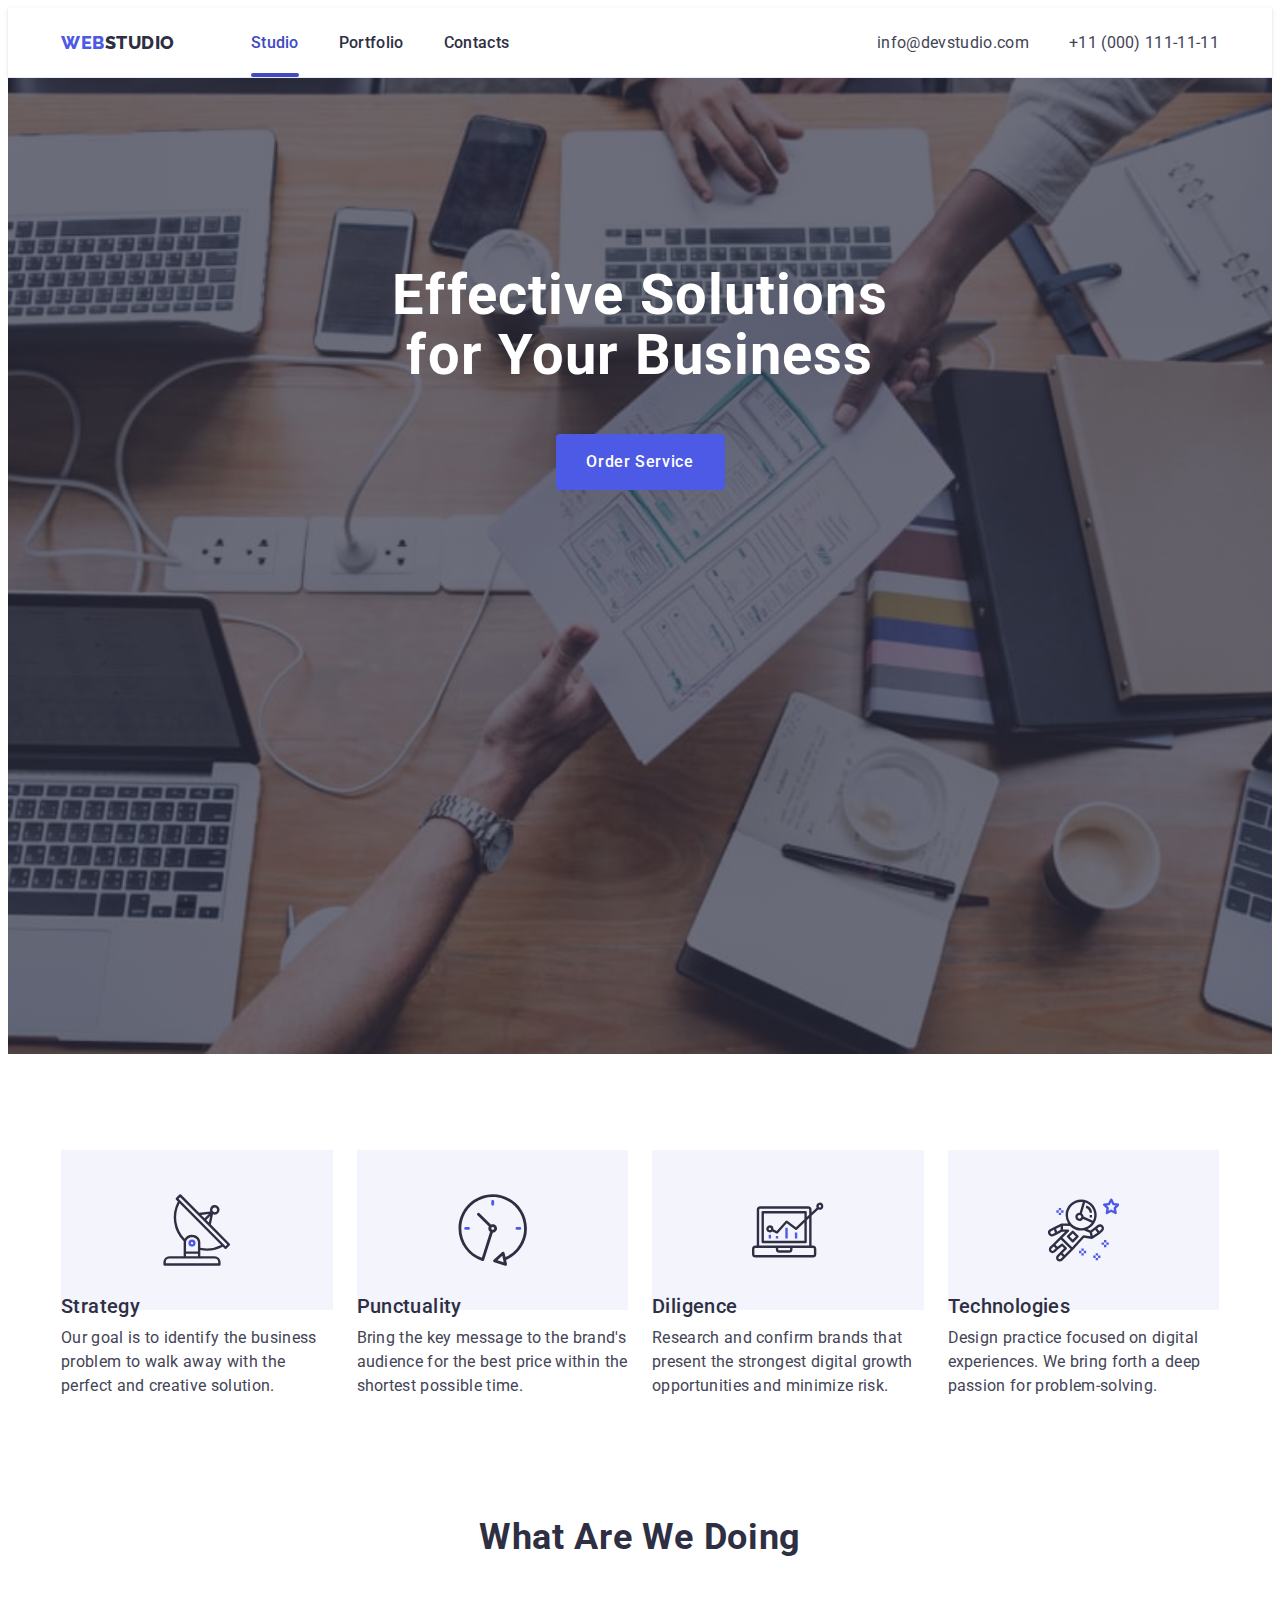
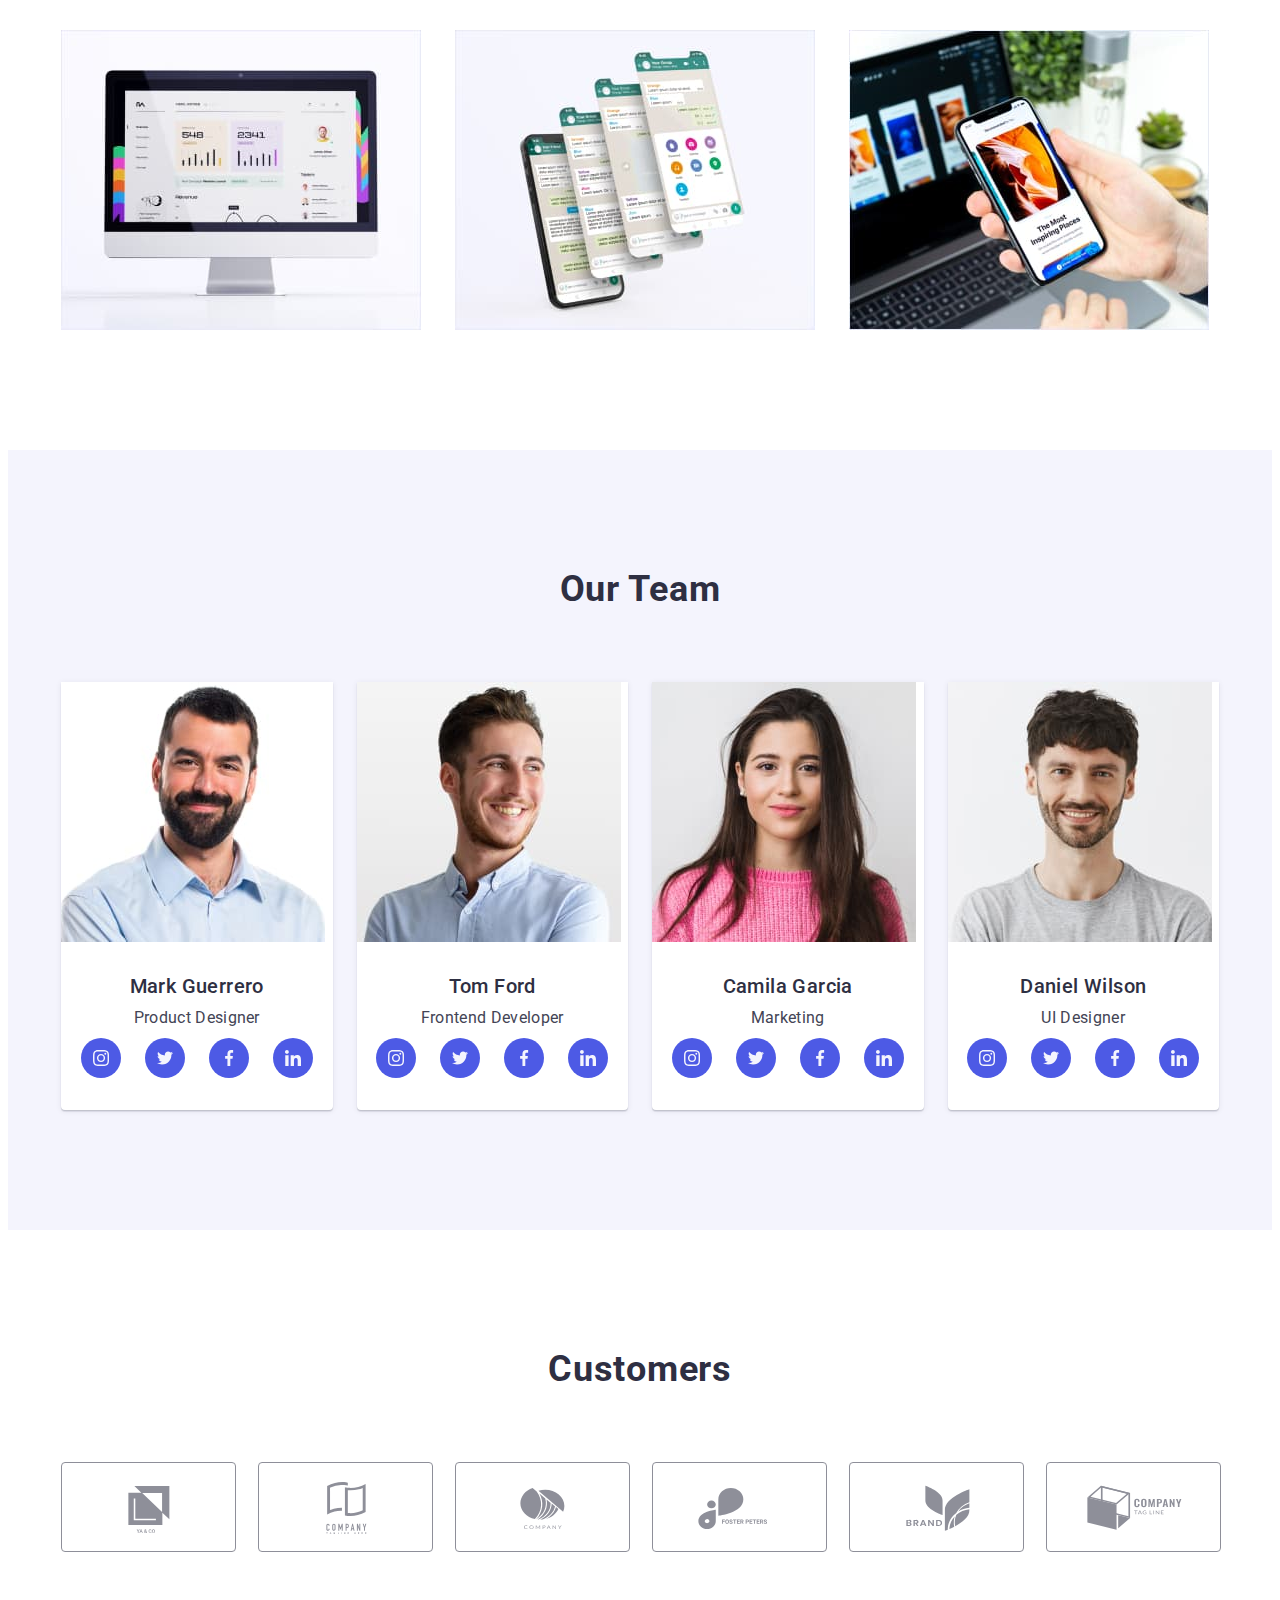
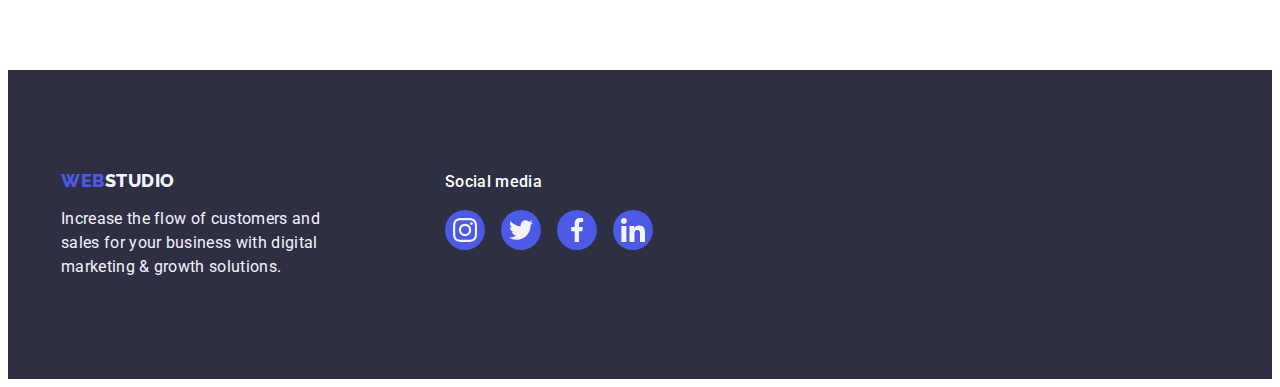
==== index.html @ a7214b2f "Initial commit" ====
<!DOCTYPE html>
<html lang="en">
  <head>
    <meta charset="UTF-8" />
    <meta http-equiv="X-UA-Compatible" content="IE=edge" />
    <meta name="viewport" content="width=device-width, initial-scale=1.0" />
    <link rel="preconnect" href="https://fonts.googleapis.com" />
    <link rel="preconnect" href="https://fonts.gstatic.com" crossorigin />
    <link
      href="https://fonts.googleapis.com/css2?family=Raleway:wght@800&family=Roboto:wght@400;500;700;900&display=swap"
      rel="stylesheet"
    />
    <title>WebStudio</title>
    <link
      rel="stylesheet"
      href="https://cdnjs.cloudflare.com/ajax/libs/modern-normalize/2.0.0/modern-normalize.min.css"
      integrity="sha512-4xo8blKMVCiXpTaLzQSLSw3KFOVPWhm/TRtuPVc4WG6kUgjH6J03IBuG7JZPkcWMxJ5huwaBpOpnwYElP/m6wg=="
      crossorigin="anonymous"
      referrerpolicy="no-referrer"
    />
    <link rel="stylesheet" href="./css/styles.css" />
  </head>
  <body>
    <!-- Header -->

    <header class="header">
      <div class="container heder-container">
        <nav class="header-navigation">
          <a class="header-logo link" href="./index.html"
            >Web<span class="accent-logo">Studio</span></a
          >
          <ul class="header-menu list">
            <li class="header-menu-item">
              <a class="header-menu-link link active" href="./index.html"
                >Studio</a
              >
            </li>
            <li class="header-menu-item">
              <a class="header-menu-link link" href="./portfolio.html"
                >Portfolio</a
              >
            </li>
            <li class="header-menu-item">
              <a class="header-menu-link link" href="">Contacts</a>
            </li>
          </ul>
        </nav>

        <!-- Address -->

        <address class="address">
          <ul class="address-list list">
            <li class="address-list-item">
              <a class="address-list-link link" href="mailto:info@devstudio.com"
                >info@devstudio.com</a
              >
            </li>
            <li class="address-list-item">
              <a class="address-list-link link" href="tel:+110001111111"
                >+11 (000) 111-11-11</a
              >
            </li>
          </ul>
        </address>
      </div>
    </header>

    <!-- Main content -->

    <main>
      <!-- Section 1 -->

      <section class="hero">
        <div class="container hero-container">
          <h1 class="hero-title">Effective Solutions for Your Business</h1>
          <button type="button" class="hero-btn" data-modal-open>
            Order Service
          </button>
        </div>
      </section>

      <!-- Section 2 -->

      <section class="advantages">
        <div class="container advantages-container">
          <h2 class="visually-hidden" hidden>Advantages</h2>
          <ul class="advantages-list list">
            <li class="advantages-item">
              <div class="advantages-icon">
                <svg class="advantages-pic" width="64" height="64">
                  <use href="./images/icons.svg#icon-antenna1"></use>
                </svg>
              </div>
              <h3 class="advantages-subtitle">Strategy</h3>
              <p class="advantages-item-text">
                Our goal is to identify the business problem to walk away with
                the perfect and creative solution.
              </p>
            </li>
            <li class="advantages-item">
              <div class="advantages-icon">
                <svg class="advantages-pic" width="64" height="64">
                  <use href="./images/icons.svg#icon-clock2"></use>
                </svg>
              </div>
              <h3 class="advantages-subtitle">Punctuality</h3>
              <p class="advantages-item-text">
                Bring the key message to the brand's audience for the best price
                within the shortest possible time.
              </p>
            </li>
            <li class="advantages-item">
              <div class="advantages-icon">
                <svg class="advantages-pic" width="64" height="64">
                  <use href="./images/icons.svg#icon-diagram3"></use>
                </svg>
              </div>
              <h3 class="advantages-subtitle">Diligence</h3>
              <p class="advantages-item-text">
                Research and confirm brands that present the strongest digital
                growth opportunities and minimize risk.
              </p>
            </li>
            <li class="advantages-item">
              <div class="advantages-icon">
                <svg class="advantages-pic" width="64" height="64">
                  <use href="./images/icons.svg#icon-astronaut4"></use>
                </svg>
              </div>
              <h3 class="advantages-subtitle">Technologies</h3>
              <p class="advantages-item-text">
                Design practice focused on digital experiences. We bring forth a
                deep passion for problem-solving.
              </p>
            </li>
          </ul>
        </div>
      </section>

      <!-- Section 3 -->

      <section class="icon">
        <div class="container icon-container">
          <h2 class="icon-title">What are we doing</h2>
          <ul class="icon-list list">
            <li class="icon-item">
              <img src="./images/img1.jpg" alt="Analytics" width="360" />
            </li>
            <li class="icon-item">
              <img src="./images/img2.jpg" alt="Communication" width="360" />
            </li>
            <li class="icon-item">
              <img src="./images/img3.jpg" alt="Project" width="360" />
            </li>
          </ul>
        </div>
      </section>

      <!-- Section 4 -->

      <section class="team">
        <div class="container team-container">
          <h2 class="team-title">Our Team</h2>
          <ul class="team-list list">
            <li class="team-item">
              <img
                src="./images/Guerrero.jpg"
                alt="Product Designer"
                width="264"
              />
              <div class="card-team">
                <h3 class="team-subtitle">Mark Guerrero</h3>
                <p class="team-item-text">Product Designer</p>
                <ul class="team-soc list">
                  <li class="team-soc-item">
                    <a
                      class="team-soc-link link"
                      href=""
                      aria-label=""
                      target="_blank"
                      rel="nooppener noreferrer"
                    >
                      <svg class="team-soc-icon" width="16" height="16">
                        <use href="./images/icons.svg#icon-instagram"></use>
                      </svg>
                    </a>
                  </li>
                  <li class="team-soc-item">
                    <a
                      class="team-soc-link link"
                      href=""
                      aria-label=""
                      target="_blank"
                      rel="nooppener noreferrer"
                    >
                      <svg class="team-soc-icon" width="16" height="16">
                        <use href="./images/icons.svg#icon-twitter"></use>
                      </svg>
                    </a>
                  </li>
                  <li class="team-soc-item">
                    <a
                      class="team-soc-link link"
                      href=""
                      aria-label=""
                      target="_blank"
                      rel="nooppener noreferrer"
                    >
                      <svg class="team-soc-icon" width="16" height="16">
                        <use href="./images/icons.svg#icon-facebook"></use>
                      </svg>
                    </a>
                  </li>
                  <li class="team-soc-item">
                    <a
                      class="team-soc-link link"
                      href=""
                      aria-label=""
                      target="_blank"
                      rel="nooppener noreferrer"
                    >
                      <svg class="team-soc-icon" width="16" height="16">
                        <use href="./images/icons.svg#icon-linkedin"></use>
                      </svg>
                    </a>
                  </li>
                </ul>
              </div>
            </li>
            <li class="team-item">
              <img
                src="./images/Ford.jpg"
                alt="Frontend Developer"
                width="264"
              />
              <div class="card-team">
                <h3 class="team-subtitle">Tom Ford</h3>
                <p class="team-item-text">Frontend Developer</p>
                <ul class="team-soc list">
                  <li class="team-soc-item">
                    <a
                      class="team-soc-link link"
                      href=""
                      aria-label=""
                      target="_blank"
                      rel="nooppener noreferrer"
                    >
                      <svg class="team-soc-icon" width="16" height="16">
                        <use href="./images/icons.svg#icon-instagram"></use>
                      </svg>
                    </a>
                  </li>
                  <li class="team-soc-item">
                    <a
                      class="team-soc-link link"
                      href=""
                      aria-label=""
                      target="_blank"
                      rel="nooppener noreferrer"
                    >
                      <svg class="team-soc-icon" width="16" height="16">
                        <use href="./images/icons.svg#icon-twitter"></use>
                      </svg>
                    </a>
                  </li>
                  <li class="team-soc-item">
                    <a
                      class="team-soc-link link"
                      href=""
                      aria-label=""
                      target="_blank"
                      rel="nooppener noreferrer"
                    >
                      <svg class="team-soc-icon" width="16" height="16">
                        <use href="./images/icons.svg#icon-facebook"></use>
                      </svg>
                    </a>
                  </li>
                  <li class="team-soc-item">
                    <a
                      class="team-soc-link link"
                      href=""
                      aria-label=""
                      target="_blank"
                      rel="nooppener noreferrer"
                    >
                      <svg class="team-soc-icon" width="16" height="16">
                        <use href="./images/icons.svg#icon-linkedin"></use>
                      </svg>
                    </a>
                  </li>
                </ul>
              </div>
            </li>
            <li class="team-item">
              <img src="./images/Garcia.jpg" alt="Marketing" width="264" />
              <div class="card-team">
                <h3 class="team-subtitle">Camila Garcia</h3>
                <p class="team-item-text">Marketing</p>
                <ul class="team-soc list">
                  <li class="team-soc-item">
                    <a
                      class="team-soc-link link"
                      href=""
                      aria-label=""
                      target="_blank"
                      rel="nooppener noreferrer"
                    >
                      <svg class="team-soc-icon" width="16" height="16">
                        <use href="./images/icons.svg#icon-instagram"></use>
                      </svg>
                    </a>
                  </li>
                  <li class="team-soc-item">
                    <a
                      class="team-soc-link link"
                      href=""
                      aria-label=""
                      target="_blank"
                      rel="nooppener noreferrer"
                    >
                      <svg class="team-soc-icon" width="16" height="16">
                        <use href="./images/icons.svg#icon-twitter"></use>
                      </svg>
                    </a>
                  </li>
                  <li class="team-soc-item">
                    <a
                      class="team-soc-link link"
                      href=""
                      aria-label=""
                      target="_blank"
                      rel="nooppener noreferrer"
                    >
                      <svg class="team-soc-icon" width="16" height="16">
                        <use href="./images/icons.svg#icon-facebook"></use>
                      </svg>
                    </a>
                  </li>
                  <li class="team-soc-item">
                    <a
                      class="team-soc-link link"
                      href=""
                      aria-label=""
                      target="_blank"
                      rel="nooppener noreferrer"
                    >
                      <svg class="team-soc-icon" width="16" height="16">
                        <use href="./images/icons.svg#icon-linkedin"></use>
                      </svg>
                    </a>
                  </li>
                </ul>
              </div>
            </li>
            <li class="team-item">
              <img src="./images/Wilson.jpg" alt="UI Designer" width="264" />
              <div class="card-team">
                <h3 class="team-subtitle">Daniel Wilson</h3>
                <p class="team-item-text">UI Designer</p>
                <ul class="team-soc list">
                  <li class="team-soc-item">
                    <a
                      class="team-soc-link link"
                      href=""
                      aria-label=""
                      target="_blank"
                      rel="nooppener noreferrer"
                    >
                      <svg class="team-soc-icon" width="16" height="16">
                        <use href="./images/icons.svg#icon-instagram"></use>
                      </svg>
                    </a>
                  </li>
                  <li class="team-soc-item">
                    <a
                      class="team-soc-link link"
                      href=""
                      aria-label=""
                      target="_blank"
                      rel="nooppener noreferrer"
                    >
                      <svg class="team-soc-icon" width="16" height="16">
                        <use href="./images/icons.svg#icon-twitter"></use>
                      </svg>
                    </a>
                  </li>
                  <li class="team-soc-item">
                    <a
                      class="team-soc-link link"
                      href=""
                      aria-label=""
                      target="_blank"
                      rel="nooppener noreferrer"
                    >
                      <svg class="team-soc-icon" width="16" height="16">
                        <use href="./images/icons.svg#icon-facebook"></use>
                      </svg>
                    </a>
                  </li>
                  <li class="team-soc-item">
                    <a
                      class="team-soc-link link"
                      href=""
                      aria-label=""
                      target="_blank"
                      rel="nooppener noreferrer"
                    >
                      <svg class="team-soc-icon" width="16" height="16">
                        <use href="./images/icons.svg#icon-linkedin"></use>
                      </svg>
                    </a>
                  </li>
                </ul>
              </div>
            </li>
          </ul>
        </div>
      </section>

      <!-- Section 5 -->

      <section class="customers">
        <div class="container customers-container">
          <h2 class="customers-title">Customers</h2>
          <ul class="customers-list list">
            <li class="customers-item">
              <a
                class="customers-link"
                href=""
                aria-label="logo1"
                target="_blank"
                rel="nooppener noreferrer"
              >
                <svg class="customers-icon" width="104" height="56">
                  <use href="./images/icons.svg#icon-logo1"></use>
                </svg>
              </a>
            </li>
            <li class="customers-item">
              <a
                class="customers-link"
                href=""
                aria-label="logo2"
                target="_blank"
                rel="nooppener noreferrer"
              >
                <svg class="customers-icon" width="104" height="56">
                  <use href="./images/icons.svg#icon-logo2"></use>
                </svg>
              </a>
            </li>
            <li class="customers-item">
              <a
                class="customers-link"
                href=""
                aria-label="logo3"
                target="_blank"
                rel="nooppener noreferrer"
              >
                <svg class="customers-icon" width="104" height="56">
                  <use href="./images/icons.svg#icon-logo3"></use>
                </svg>
              </a>
            </li>
            <li class="customers-item">
              <a
                class="customers-link"
                href=""
                aria-label="logo4"
                target="_blank"
                rel="nooppener noreferrer"
              >
                <svg class="customers-icon" width="104" height="56">
                  <use href="./images/icons.svg#icon-logo4"></use>
                </svg>
              </a>
            </li>
            <li class="customers-item">
              <a
                class="customers-link"
                href=""
                aria-label="logo5"
                target="_blank"
                rel="nooppener noreferrer"
              >
                <svg class="customers-icon" width="104" height="56">
                  <use href="./images/icons.svg#icon-logo5"></use>
                </svg>
              </a>
            </li>
            <li class="customers-item">
              <a
                class="customers-link"
                href=""
                aria-label="logo6"
                target="_blank"
                rel="nooppener noreferrer"
              >
                <svg class="customers-icon" width="104" height="56">
                  <use href="./images/icons.svg#icon-logo6"></use>
                </svg>
              </a>
            </li>
          </ul>
        </div>
      </section>
    </main>

    <!-- Footer -->

    <footer class="footer">
      <div class="container footer-container">
        <div class="footer-box">
          <a class="footer-logo link" href="./index.html"
            >Web<span class="footer-accent-logo">Studio</span></a
          >
          <p class="footer-text">
            Increase the flow of customers and sales for your business with
            digital marketing & growth solutions.
          </p>
        </div>
        <div class="footer-soc">
          <p class="footer-paragraf">Social media</p>
          <ul class="footer-soc-list list">
            <li class="footer-soc-item">
              <a
                class="footer-soc-link link"
                href=""
                aria-label=""
                target="_blank"
                rel="nooppener noreferrer"
              >
                <svg class="footer-soc-icon" width="24" height="24">
                  <use href="./images/icons.svg#icon-instagram"></use>
                </svg>
              </a>
            </li>
            <li class="footer-soc-item">
              <a
                class="footer-soc-link link"
                href=""
                aria-label=""
                target="_blank"
                rel="nooppener noreferrer"
              >
                <svg class="footer-soc-icon" width="24" height="24">
                  <use href="./images/icons.svg#icon-twitter"></use>
                </svg>
              </a>
            </li>
            <li class="footer-soc-item">
              <a
                class="footer-soc-link link"
                href=""
                aria-label=""
                target="_blank"
                rel="nooppener noreferrer"
              >
                <svg class="footer-soc-icon" width="24" height="24">
                  <use href="./images/icons.svg#icon-facebook"></use>
                </svg>
              </a>
            </li>
            <li class="footer-soc-item">
              <a
                class="footer-soc-link link"
                href=""
                aria-label=""
                target="_blank"
                rel="nooppener noreferrer"
              >
                <svg class="footer-soc-icon" width="24" height="24">
                  <use href="./images/icons.svg#icon-linkedin"></use>
                </svg>
              </a>
            </li>
          </ul>
        </div>
      </div>
    </footer>

    <!-- Modal -->

    <div class="backdrop is-hidden" data-modal>
      <div class="modal">
        <button type="button" class="modal-btn" data-modal-close>
          <svg class="modal-icon" width="8" height="8">
            <use href="./images/icons.svg#icon-closeblack"></use>
          </svg>
        </button>
      </div>
    </div>
    <script src="./js/modal.js"></script>
  </body>
</html>
---- css/styles.css ----
:root {
  --body-color: #434455;
  --body-background-color: #ffffff;
  --hero-background-color: #2e2f42;
  --title-color: #ffffff;
  --main-text-color: #434455;
  --secondary-text-color: #f4f4fd;
  --logo-color: #4d5ae5;
  --header-accent-logo: #2e2f42;
  --header-menu-link-color: #2e2f42;
  --secondary-header-link-color: #404bbf;
  --address-color: #434455;
  --secondary-address-color: #404bbf;
  --hero-btn-color: #ffffff;
  --hero-btn-background: #4d5ae5;
  --secondary-hero-btn-background: #404bbf;
  --main-subtitle-color: #2e2f42;
  --team-background-color: #f4f4fd;
  --footer-background-color: #2e2f42;
  --footer-accent-logo-color: #f4f4fd;
}

.list {
  list-style: none;
}

a {
  text-decoration: none;
}

p,
h1,
h2,
h3,
h4,
h5,
h6 {
  margin-top: 0;
  margin-bottom: 0;
}

ul {
  margin-top: 0;
  margin-bottom: 0;
  padding-left: 0;
}

img {
  display: block;
}

.container {
  width: 100%;
  max-width: 1158px;
  margin: 0 auto;
  padding: 0 15px;
}

body {
  font-family: 'Roboto', sans-serif;
  background: var(--body-background-color);
  color: var(--body-color);
}

/* Header */

.header {
  border-bottom: 1px solid #e7e9fc;
  box-shadow: 0px 2px 1px rgba(46, 47, 66, 0.08),
    0px 1px 1px rgba(46, 47, 66, 0.16), 0px 1px 6px rgba(46, 47, 66, 0.08);
}

.heder-container {
  display: flex;
  align-items: center;
}

.header-navigation {
  display: flex;
  align-items: center;
}

.header-logo {
  font-family: 'Raleway', sans-serif;
  font-weight: 800;
  font-size: 18px;
  line-height: 1.17;
  letter-spacing: 0.03em;
  color: var(--logo-color);
  text-transform: uppercase;
  margin-right: 76px;
  padding-top: 24px;
  padding-bottom: 24px;
}

.accent-logo {
  font-family: 'Raleway', sans-serif;
  color: var(--header-accent-logo);
}
.header-menu {
  display: flex;
  gap: 40px;
}
.header-menu-item {
}

.header-menu-link {
  font-weight: 500;
  font-size: 16px;
  line-height: 1.5;
  letter-spacing: 0.02em;
  color: var(--header-menu-link-color);
  padding: 24px 0;
  transition: color 250ms cubic-bezier(0.4, 0, 0.2, 1);
  position: relative;
}

.header-menu-link:hover,
.header-menu-link:focus {
  color: var(--secondary-header-link-color);
}

.active {
  position: relative;
  color: #404bbf;
}

.active::after {
  content: '';
  position: absolute;
  display: block;
  left: 0;
  bottom: -1px;
  width: 100%;
  height: 4px;
  border-radius: 2px;
  background-color: #404bbf;
}

.link {
  text-decoration: none;
}

/* Address */

.address {
  font-style: normal;
  margin-left: auto;
}
.address-list {
  display: flex;
  margin: 0;
  padding-left: 0;
  gap: 40px;
}
.address-list-item {
}
.address-list-link {
  font-style: normal;
  font-size: 16px;
  line-height: 1.5;
  letter-spacing: 0.02em;
  color: var(--address-color);
  padding: 24px 0;
  transition: color 250ms cubic-bezier(0.4, 0, 0.2, 1);
}

.address-list-link:hover,
.address-list-link:focus {
  color: var(--secondary-address-color);
}

/* Section 1 */

.hero {
  background: var(--hero-background-color);
  padding: 188px 0;
  max-width: 1440px;
  height: 600px;
  background-repeat: no-repeat;
  background-position: center;
  background-size: cover;
  background-image: linear-gradient(
      rgba(46, 47, 66, 0.7),
      rgba(46, 47, 66, 0.7)
    ),
    url(../images/peopleOffice.jpg);
}

.hero-container {
}

.hero-title {
  font-weight: 700;
  font-size: 56px;
  line-height: 1.07;
  color: var(--title-color);
  text-align: center;
  letter-spacing: 0.02em;
  max-width: 496px;
  margin-top: 0;
  margin-bottom: 48px;
  margin-left: auto;
  margin-right: auto;
}
.hero-btn {
  font-family: inherit;
  font-weight: 500;
  font-size: 16px;
  line-height: 1.5;
  letter-spacing: 0.04em;
  color: var(--hero-btn-color);
  background: var(--hero-btn-background);
  border-radius: 4px;
  cursor: pointer;
  display: block;
  margin: 0 auto;
  text-align: center;
  height: 56px;
  min-width: 169px;
  border: none;
  transition: background-color 250ms cubic-bezier(0.4, 0, 0.2, 1);
}

.hero-btn:hover,
.hero-btn:focus {
  background: var(--secondary-hero-btn-background);
}

/* Section 2 */

.advantages {
  padding: 120px 0;
}

.advantages-container {
}

.visually-hidden {
  position: absolute;
  width: 1px;
  height: 1px;
  margin: -1px;
  border: 0;
  padding: 0;
  white-space: nowrap;
  clip-path: inset(100%);
  clip: rect(0 0 0 0);
  overflow: hidden;
}
.advantages-list {
  display: flex;
  gap: 24px;
}
.advantages-item {
  width: calc((100% - 72px) / 4);
}

.advantages-icon {
  display: flex;
  align-items: center;
  justify-content: center;
  height: 112px;
  background-color: #f4f4fd;
  border-radius: 4px;
  margin-bottom: 8px;
  gap: 24px;
}
.advantages-pic {
  padding: 24px 100px;
  background: #f4f4fd;
  width: 264px;
  height: 112px;
}

.advantages-subtitle {
  font-weight: 500;
  font-size: 20px;
  line-height: 1.2;
  letter-spacing: 0.02em;
  color: var(--main-subtitle-color);
  margin-bottom: 8px;
}
.advantages-item-text {
  font-size: 16px;
  line-height: 1.5;
  letter-spacing: 0.02em;
  color: var(--main-text-color);
}

/* Section 3 */

.icon {
  padding-bottom: 120px;
}

.icon-container {
}

.icon-title {
  font-weight: 700;
  font-size: 36px;
  line-height: 1.11;
  text-align: center;
  letter-spacing: 0.02em;
  text-transform: capitalize;
  color: #2e2f42;
  margin-bottom: 72px;
}
.icon-list {
  display: flex;
  gap: 24px;
}
.icon-item {
  width: calc((100% - 48px) / 3);
}

/* Section 4 */

.team {
  background: var(--team-background-color);
  padding: 120px 0;
}

.team-container {
  background-color: #f4f4fd;
}

.team-title {
  font-weight: 700;
  font-size: 36px;
  line-height: 1.11;
  text-align: center;
  letter-spacing: 0.02em;
  text-transform: capitalize;
  color: #2e2f42;
  margin-bottom: 72px;
}
.team-list {
  display: flex;
  gap: 24px;
}
.team-item {
  background-color: #ffffff;
  width: calc((100% - 72px) / 4);
  border-radius: 0px 0px 4px 4px;
  box-shadow: 0px 1px 6px rgba(46, 47, 66, 0.08),
    0px 1px 1px rgba(46, 47, 66, 0.16), 0px 2px 1px rgba(46, 47, 66, 0.08);
}

.card-team {
  padding: 32px 0;
  text-align: center;
}

.team-subtitle {
  font-weight: 500;
  font-size: 20px;
  line-height: 1.2;
  letter-spacing: 0.02em;
  color: var(--main-subtitle-color);
  margin-bottom: 8px;
  text-align: center;
}
.team-item-text {
  font-size: 16px;
  line-height: 1.5;
  letter-spacing: 0.02em;
  color: var(--main-text-color);
  text-align: center;
  margin-bottom: 8px;
}

.team-soc {
  display: flex;
  justify-content: center;
  gap: 24px;
}
.team-soc-item {
}

.team-soc-link {
  border-radius: 50%;
  background-color: #4d5ae5;
  background-size: 16px;
  background-repeat: no-repeat;
  display: flex;
  align-items: center;
  justify-content: center;
  width: 40px;
  height: 40px;
  transition: background-color 250ms cubic-bezier(0.4, 0, 0.2, 1);
}

.team-soc-icon {
  padding: 12px;
  display: flex;
  align-items: center;
  justify-content: center;
  width: 100px;
  height: 100px;
  fill: #f4f4fd;
}

.team-soc-link:hover,
.team-soc-link:focus {
  background-color: #404bbf;
}

/* Section 5 */

.customers {
  padding: 120px 0;
}
.container {
}
.customers-container {
}
.customers-title {
  font-weight: 700;
  font-size: 36px;
  line-height: 1.11;
  text-align: center;
  letter-spacing: 0.02em;
  text-transform: capitalize;
  color: #2e2f42;
  margin-bottom: 72px;
}
.customers-list {
  display: flex;
  gap: 24px;
}
.list {
}
.customers-item {
  width: calc((100% - 120px) / 6);
  height: 88px;
}
.customers-link {
  width: 100%;
  height: 100%;
  display: flex;
  align-items: center;
  justify-content: center;
  color: #8e8f99;
  border: 1px solid #8e8f99;
  border-radius: 4px;
  transition: border-color 250ms cubic-bezier(0.4, 0, 0.2, 1),
    color 250ms cubic-bezier(0.4, 0, 0.2, 1);
}

.customers-link:hover,
.customers-link:focus {
  color: #404bbf;
  border-color: #404bbf;
}

.customers-icon {
  fill: currentColor;
}

/* Projects */

.portfolio {
  padding-top: 96px;
  padding-bottom: 120px;
}

.portfolio-container {
}

.visually-hidden {
  position: absolute;
  width: 1px;
  height: 1px;
  margin: -1px;
  border: 0;
  padding: 0;
  white-space: nowrap;
  clip-path: inset(100%);
  clip: rect(0 0 0 0);
  overflow: hidden;
}
.filter-list {
  display: flex;
  justify-content: center;
  gap: 24px;
  margin-bottom: 72px;
}
.filter-item {
}
.filter-btn {
  font-family: inherit;
  font-weight: 500;
  font-size: 16px;
  line-height: 1.5;
  letter-spacing: 0.04em;
  color: #4d5ae5;
  background: #f4f4fd;
  cursor: pointer;
  border-radius: 4px;
  padding: 12px 24px;
  border: 1px solid #e7e9fc;
  transition: color 250ms cubic-bezier(0.4, 0, 0.2, 1),
    background-color 250ms cubic-bezier(0.4, 0, 0.2, 1),
    border-color 250ms cubic-bezier(0.4, 0, 0.2, 1),
    box-shadow 250ms cubic-bezier(0.4, 0, 0.2, 1);
}

.filter-btn:hover,
.filter-btn:focus {
  box-shadow: 0px 3px 1px rgba(0, 0, 0, 0.1), 0px 2px 1px rgba(0, 0, 0, 0.08),
    0px 2px 2px rgba(0, 0, 0, 0.12);
  background: #404bbf;
  color: #ffffff;
  border: 1px solid transparent;
}
.project-list {
  display: flex;
  flex-wrap: wrap;
  gap: 48px 24px;
  padding-left: 0;
}
.list {
}

.project-item {
  width: calc((100% - 48px) / 3);
}

.project-link {
  display: block;
  transition: box-shadow 250ms cubic-bezier(0.4, 0, 0.2, 1);
}

.project-link:hover,
.project-link:focus {
  box-shadow: 0px 1px 6px rgba(46, 47, 66, 0.08),
    0px 1px 1px rgba(46, 47, 66, 0.16), 0px 2px 1px rgba(46, 47, 66, 0.08);
}

.link {
}

.project-card-blok {
  position: relative;
  overflow: hidden;
}

.project-overlay {
  position: absolute;
  top: 0px;
  font-weight: 400;
  font-size: 16px;
  line-height: 1.5;
  letter-spacing: 0.02em;
  color: #f4f4fd;
  padding: 40px 32px;
  background-color: #4d5ae5;
  width: 100%;
  height: 100%;
  transform: translateY(100%);
  transition: transform 250ms cubic-bezier(0.4, 0, 0.2, 1);
}

.project-link:hover .project-overlay,
.project-link:focus .project-overlay {
  transform: translateY(0%);
}

.card-project {
  max-width: 360px;
  padding: 32px 16px;
  border: 1px solid #e7e9fc;
  border-top: none;
}

.project-subtitle {
  font-weight: 500;
  font-size: 20px;
  line-height: 1.2;
  letter-spacing: 0.02em;
  color: var(--main-subtitle-color);
  margin-bottom: 8px;
}
.project-item-text {
  font-size: 16px;
  line-height: 1.5;
  letter-spacing: 0.02em;
  color: var(--main-text-color);
}

/* Footer */

.footer {
  background: var(--footer-background-color);
  padding: 100px 0;
}

.footer-container {
  display: flex;
  align-items: baseline;
}

.footer-box {
  margin-right: 120px;
}

.footer-logo {
  font-family: 'Raleway', sans-serif;
  font-weight: 800;
  font-size: 18px;
  line-height: 1.17;
  letter-spacing: 0.03em;
  text-transform: uppercase;
  color: var(--logo-color);
  display: inline-block;
  margin-bottom: 16px;
}

.footer-accent-logo {
  color: var(--footer-accent-logo-color);
}

.footer-text {
  font-size: 16px;
  line-height: 1.5;
  letter-spacing: 0.02em;
  color: var(--secondary-text-color);
  max-width: 264px;
}

.footer-soc {
}
.footer-paragraf {
  font-weight: 500;
  font-size: 16px;
  line-height: 1.5;
  letter-spacing: 0.02em;
  color: #ffffff;
  margin-bottom: 16px;
}
.footer-soc-list {
  display: flex;
  gap: 16px;
}
.footer-soc-item {
  width: 40px;
  height: 40px;
}
.footer-soc-link {
  width: 100%;
  height: 100%;
  background-color: #4d5ae5;
  border-radius: 50%;
  display: flex;
  align-items: center;
  justify-content: center;
  transition: background-color 250ms cubic-bezier(0.4, 0, 0.2, 1);
}

.footer-soc-link:hover,
.footer-soc-link:focus {
  background-color: #31d0aa;
}

.link {
}
.footer-soc-icon {
  fill: #f4f4fd;
}

/*  Modal */

.backdrop {
  position: fixed;
  top: 0;
  left: 0;
  width: 100%;
  height: 100%;
  background-color: rgba(46, 47, 66, 0.4);
  transition: opacity 250ms cubic-bezier(0.4, 0, 0.2, 1),
    visibility 250ms cubic-bezier(0.4, 0, 0.2, 1);
}
.is-hidden {
  visibility: hidden;
  opacity: 0;
  pointer-events: none;
}
.modal {
  position: absolute;
  top: 50%;
  left: 50%;
  width: 408px;
  min-height: 584px;
  background-color: #fcfcfc;
  box-shadow: 0px 1px 1px rgba(0, 0, 0, 0.14), 0px 1px 3px rgba(0, 0, 0, 0.12),
    0px 2px 1px rgba(0, 0, 0, 0.2);
  border-radius: 4px;
  transform: translate(-50%, -50%) scale(1);
  transition: transform 250ms cubic-bezier(0.4, 0, 0.2, 1);
}

.backdrop.is-hidden .modal {
  transform: translate(-50%, -43%) scale(0);
}

.modal-btn {
  position: absolute;
  top: 24px;
  right: 24px;
  width: 24px;
  height: 24px;
  border-radius: 50%;
  display: flex;
  align-items: center;
  justify-content: center;
  background-color: #e7e9fc;
  border: 1px solid rgba(0, 0, 0, 0.1);
  padding: 0;
  cursor: pointer;
  transition: background-color 250ms cubic-bezier(0.4, 0, 0.2, 1),
    border 250ms cubic-bezier(0.4, 0, 0.2, 1);
}

.modal-btn:hover,
.modal-btn:focus {
  background-color: #404bbf;
  border: none;
  fill: #ffffff;
}

.modal-icon {
  transition: fill 250ms cubic-bezier(0.4, 0, 0.2, 1);
}
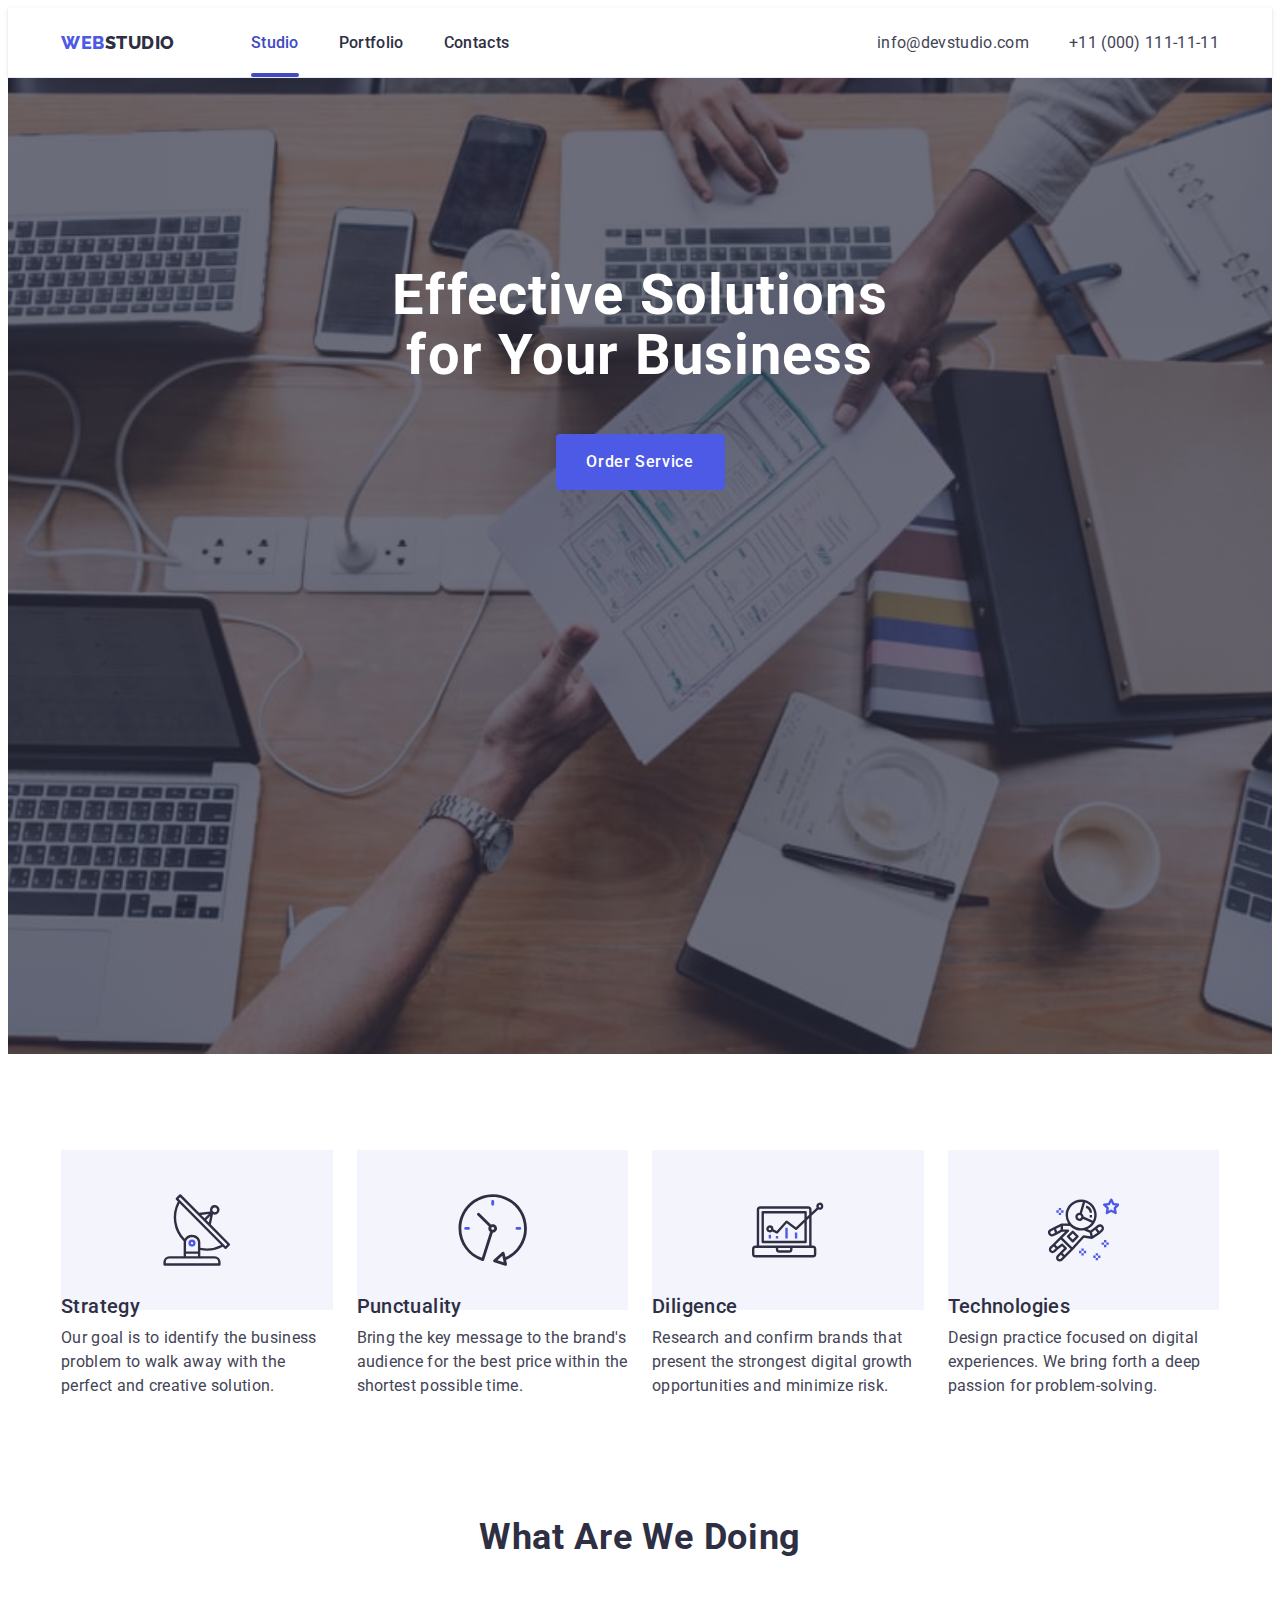
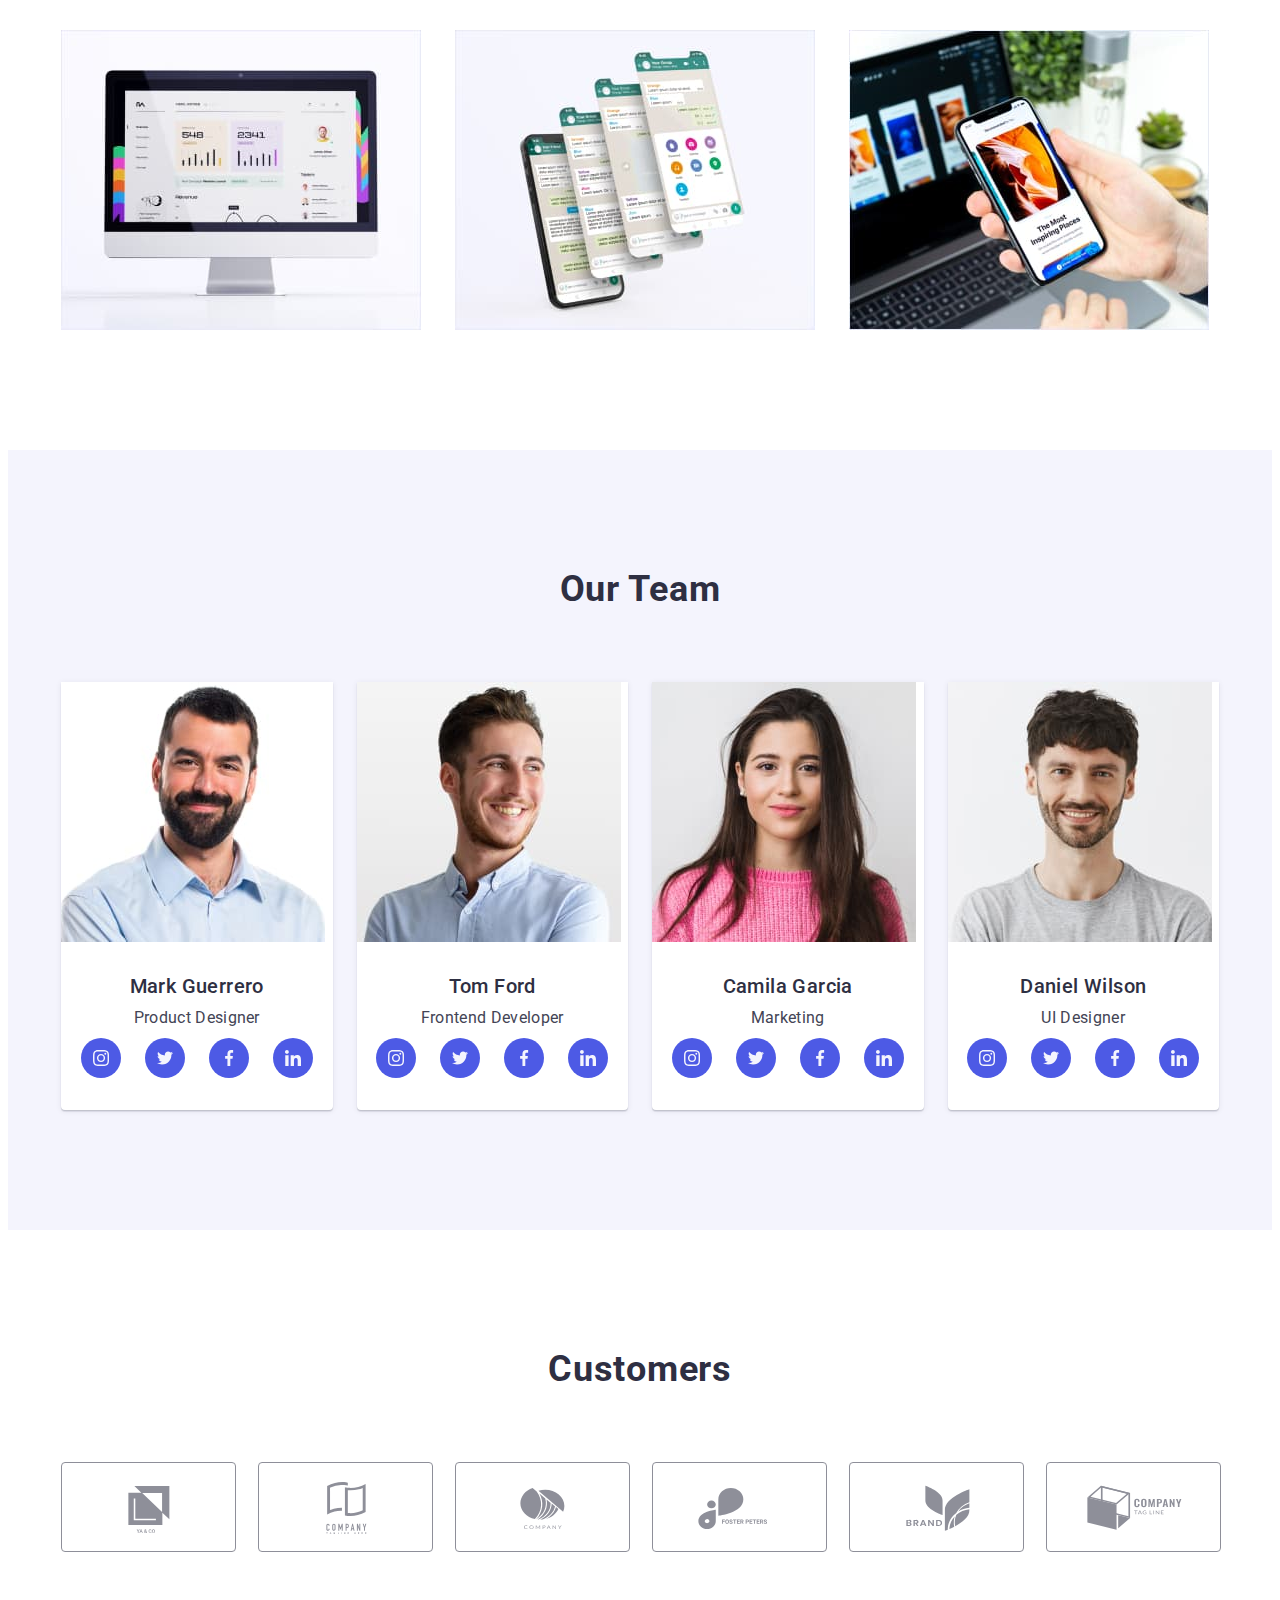
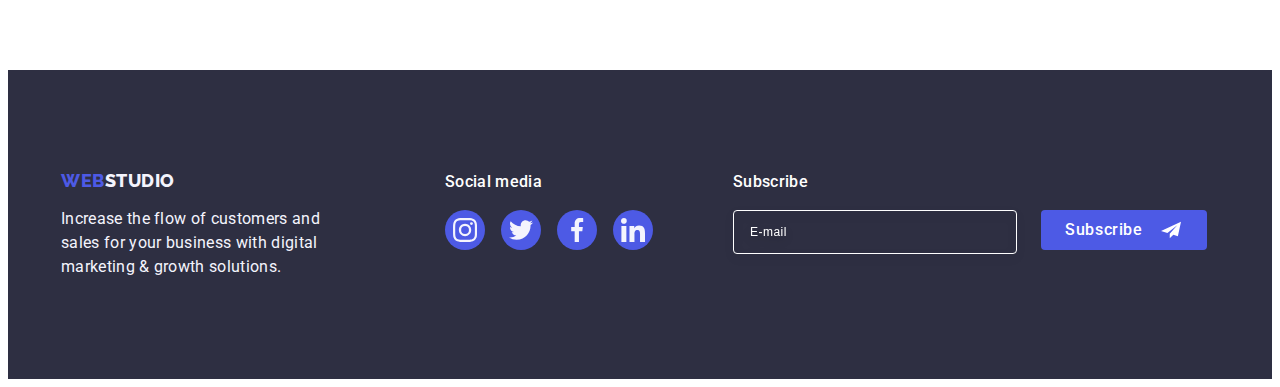
==== commit db6cb2a5: "add modal + footer" ====
--- a/index.html
+++ b/index.html
@@ -577,6 +577,25 @@
             </li>
           </ul>
         </div>
+        <div class="footer-modal">
+          <p class="footer-modal-paragraf">Subscribe</p>
+          <form class="footer-form">
+            <label for="footer-email" aria-label="footer email">
+              <input
+                class="footer-input"
+                type="email"
+                name="footer-email"
+                id="footer-email"
+                placeholder="E-mail"
+              />
+            </label>
+            <button class="footer-btn" type="submit">
+              Subscribe<svg class="footer-btn-icon" width="24" height="20">
+                <use href="./images/icons.svg#icon-frame"></use>
+              </svg>
+            </button>
+          </form>
+        </div>
       </div>
     </footer>
 
@@ -589,6 +608,76 @@
             <use href="./images/icons.svg#icon-closeblack"></use>
           </svg>
         </button>
+        <p class="modal-title">Leave your contacts and we will call you back</p>
+        <form class="modal-form">
+          <div class="modal-field">
+            <label class="modal-label" for="name">Name</label>
+            <div class="input-wrap">
+              <input
+                type="text"
+                class="modal-input"
+                name="user-name"
+                id="name"
+              />
+              <svg class="input-icon" width="18" height="24">
+                <use href="./images/icons.svg#icon-person"></use>
+              </svg>
+            </div>
+          </div>
+          <div class="modal-field">
+            <label class="modal-label" for="phone">Phone</label>
+            <div class="input-wrap">
+              <input
+                type="tel"
+                class="modal-input"
+                name="user-phone"
+                id="user-phone"
+              />
+              <svg class="input-icon" width="18" height="24">
+                <use href="./images/icons.svg#icon-phone"></use>
+              </svg>
+            </div>
+          </div>
+          <div class="modal-field">
+            <label class="modal-label" for="email">Email</label>
+            <div class="input-wrap">
+              <input
+                type="email"
+                class="modal-input"
+                name="user-email"
+                id="user-email"
+              />
+              <svg class="input-icon" width="18" height="24">
+                <use href="./images/icons.svg#icon-letter"></use>
+              </svg>
+            </div>
+          </div>
+          <div class="modal-field">
+            <textarea
+              name="modal-text"
+              placeholder="Text input"
+              class="modal-textarea"
+            ></textarea>
+          </div>
+          <div class="modal-field">
+            <input
+              type="checkbox"
+              name="policy"
+              id="policy"
+              class="input-check visually-hidden"
+              value="true"
+            />
+            <label for="policy" class="check-text"
+              ><span>
+                <svg class="check-icon" width="10" height="8">
+                  <use href="./images/icons.svg#icon-vector"></use>
+                </svg> </span
+              >I accept the terms and conditions of the&nbsp;
+              <a href="">Privacy Policy</a>
+            </label>
+          </div>
+          <button class="modal-send-btn" type="submit">Send</button>
+        </form>
       </div>
     </div>
     <script src="./js/modal.js"></script>
--- a/css/styles.css
+++ b/css/styles.css
@@ -643,6 +643,7 @@
 .footer-soc-list {
   display: flex;
   gap: 16px;
+  margin-right: 80px;
 }
 .footer-soc-item {
   width: 40px;
@@ -668,6 +669,70 @@
 }
 .footer-soc-icon {
   fill: #f4f4fd;
+}
+
+.footer-modal {
+}
+.footer-modal-paragraf {
+  font-weight: 500;
+  font-size: 16px;
+  line-height: 1.5;
+  letter-spacing: 0.02em;
+  color: #ffffff;
+  margin-bottom: 16px;
+}
+
+.footer-form {
+  display: flex;
+}
+.footer-input {
+  width: 264px;
+  height: 40px;
+  border: 1px solid #ffffff;
+  border-radius: 4px;
+  filter: drop-shadow(0px 4px 4px rgba(0, 0, 0, 0.15));
+  background-color: transparent;
+  margin-right: 24px;
+  padding-left: 16px;
+}
+
+.footer-input::placeholder {
+  font-size: 12px;
+  line-height: 2;
+  display: flex;
+  align-items: center;
+  letter-spacing: 0.04em;
+  color: #ffffff;
+}
+
+.footer-btn {
+  display: flex;
+  justify-content: center;
+  align-items: center;
+  font-family: inherit;
+  font-weight: 500;
+  font-size: 16px;
+  line-height: 1.5;
+  letter-spacing: 0.04em;
+  padding: 8px 24px;
+  gap: 16px;
+  background: #4d5ae5;
+  color: #ffffff;
+  border-radius: 4px;
+  cursor: pointer;
+  border: none;
+  height: 40px;
+  min-width: 165px;
+  transition: background-color 250ms cubic-bezier(0.4, 0, 0.2, 1);
+}
+
+.footer-btn-icon {
+  fill: #ffffff;
+}
+
+.footer-btn:hover,
+.footer-btn:focus {
+  background: var(--secondary-hero-btn-background);
 }
 
 /*  Modal */
@@ -687,6 +752,11 @@
   opacity: 0;
   pointer-events: none;
 }
+
+.backdrop.is-hidden .modal {
+  transform: translate(-50%, 50%) scale(0);
+}
+
 .modal {
   position: absolute;
   top: 50%;
@@ -699,10 +769,7 @@
   border-radius: 4px;
   transform: translate(-50%, -50%) scale(1);
   transition: transform 250ms cubic-bezier(0.4, 0, 0.2, 1);
-}
-
-.backdrop.is-hidden .modal {
-  transform: translate(-50%, -43%) scale(0);
+  padding: 72px 24px 24px;
 }
 
 .modal-btn {
@@ -733,3 +800,147 @@
 .modal-icon {
   transition: fill 250ms cubic-bezier(0.4, 0, 0.2, 1);
 }
+
+.modal-title {
+  text-align: center;
+  font-weight: 500;
+  font-size: 16px;
+  line-height: 1, 5;
+  letter-spacing: 0.02em;
+  color: #2e2f42;
+  margin-bottom: 16px;
+}
+
+.modal-form {
+  display: flex;
+  flex-direction: column;
+}
+
+.modal-field {
+  margin-bottom: 26px;
+}
+
+.modal-label {
+  display: inline-block;
+  /* margin-bottom: 12px; */
+  font-size: 12px;
+  line-height: 1.17;
+  letter-spacing: 0.04em;
+  color: #8e8f99;
+}
+
+.modal-input {
+  width: 360px;
+  height: 40px;
+  border: 1px solid rgba(46, 47, 66, 0.4);
+  border-radius: 4px;
+  background-color: transparent;
+  /* margin-bottom: 26px; */
+  /* display: inline-block; */
+  padding-left: 38px;
+  color: #2e2f42;
+  transition: border-color 250ms cubic-bezier(0.4, 0, 0.2, 1),
+    border-color 250ms cubic-bezier(0.4, 0, 0.2, 1);
+  outline: transparent;
+}
+
+.modal-input:focus {
+  border-color: #4d5ae5;
+}
+
+.modal-input:focus + .input-icon {
+  stroke: #4d5ae5;
+}
+
+.input-wrap {
+  position: relative;
+}
+
+.input-icon {
+  fill: transparent;
+  stroke: #2e2f42;
+  position: absolute;
+  left: 16px;
+  top: 50%;
+  transform: translateY(-50%);
+  transition: stroke 250ms cubic-bezier(0.4, 0, 0.2, 1),
+    stroke 250ms cubic-bezier(0.4, 0, 0.2, 1);
+}
+
+.modal-textarea {
+  width: 360px;
+  height: 120px;
+  border: 1px solid rgba(46, 47, 66, 0.4);
+  border-radius: 4px;
+  background-color: transparent;
+  padding: 8px 16px;
+  color: #2e2f42;
+  outline: transparent;
+  resize: none;
+}
+
+.modal-textarea::placeholder {
+  font-size: 12px;
+  line-height: 1.17;
+  letter-spacing: 0.04em;
+  color: rgba(46, 47, 66, 0.4);
+}
+
+.input-check:checked + .check-text span {
+  background-color: #4d5ae5;
+  border: none;
+  fill: #ffffff;
+}
+
+.input-check:focus + .check-text span {
+  border-color: #4d5ae5;
+}
+
+.check-text {
+  font-size: 12px;
+  line-height: 1.17;
+  letter-spacing: 0.04em;
+  color: #8e8f99;
+  align-items: center;
+  display: flex;
+}
+
+.check-text span {
+  width: 16px;
+  height: 16px;
+  border: 1px solid rgba(46, 47, 66, 0.4);
+  border-radius: 2px;
+  display: inline-flex;
+  align-items: center;
+  justify-content: center;
+  margin-right: 8px;
+  fill: transparent;
+}
+
+.check-text a {
+  color: #4d5ae5;
+  text-decoration: underline;
+}
+.modal-send-btn {
+  font-family: inherit;
+  font-weight: 500;
+  font-size: 16px;
+  line-height: 1.5;
+  letter-spacing: 0.04em;
+  color: #ffffff;
+  background-color: #4d5ae5;
+  border-radius: 4px;
+  cursor: pointer;
+  display: block;
+  margin: 0 auto;
+  text-align: center;
+  height: 56px;
+  min-width: 169px;
+  border: none;
+  transition: background-color 250ms cubic-bezier(0.4, 0, 0.2, 1);
+}
+
+.modal-send-btn:hover,
+.modal-send-btn:focus {
+  background: #404bbf;
+}
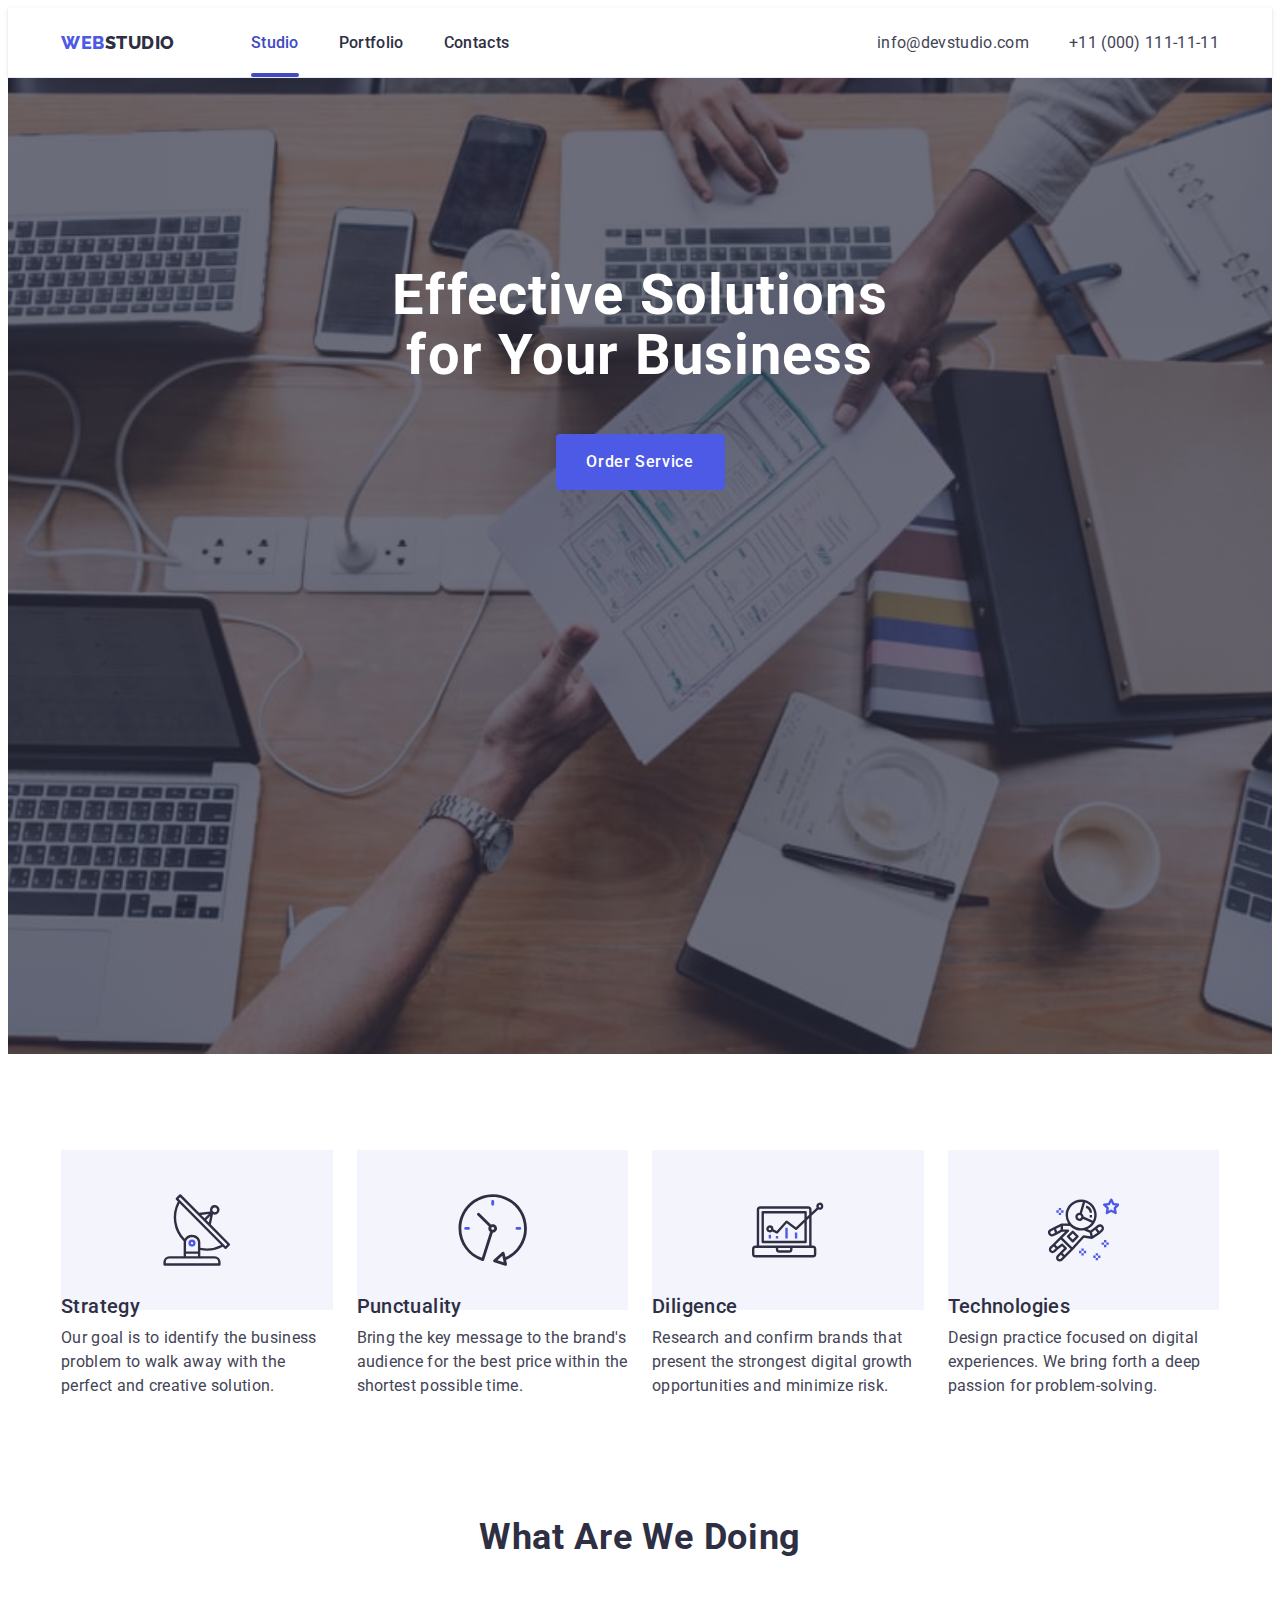
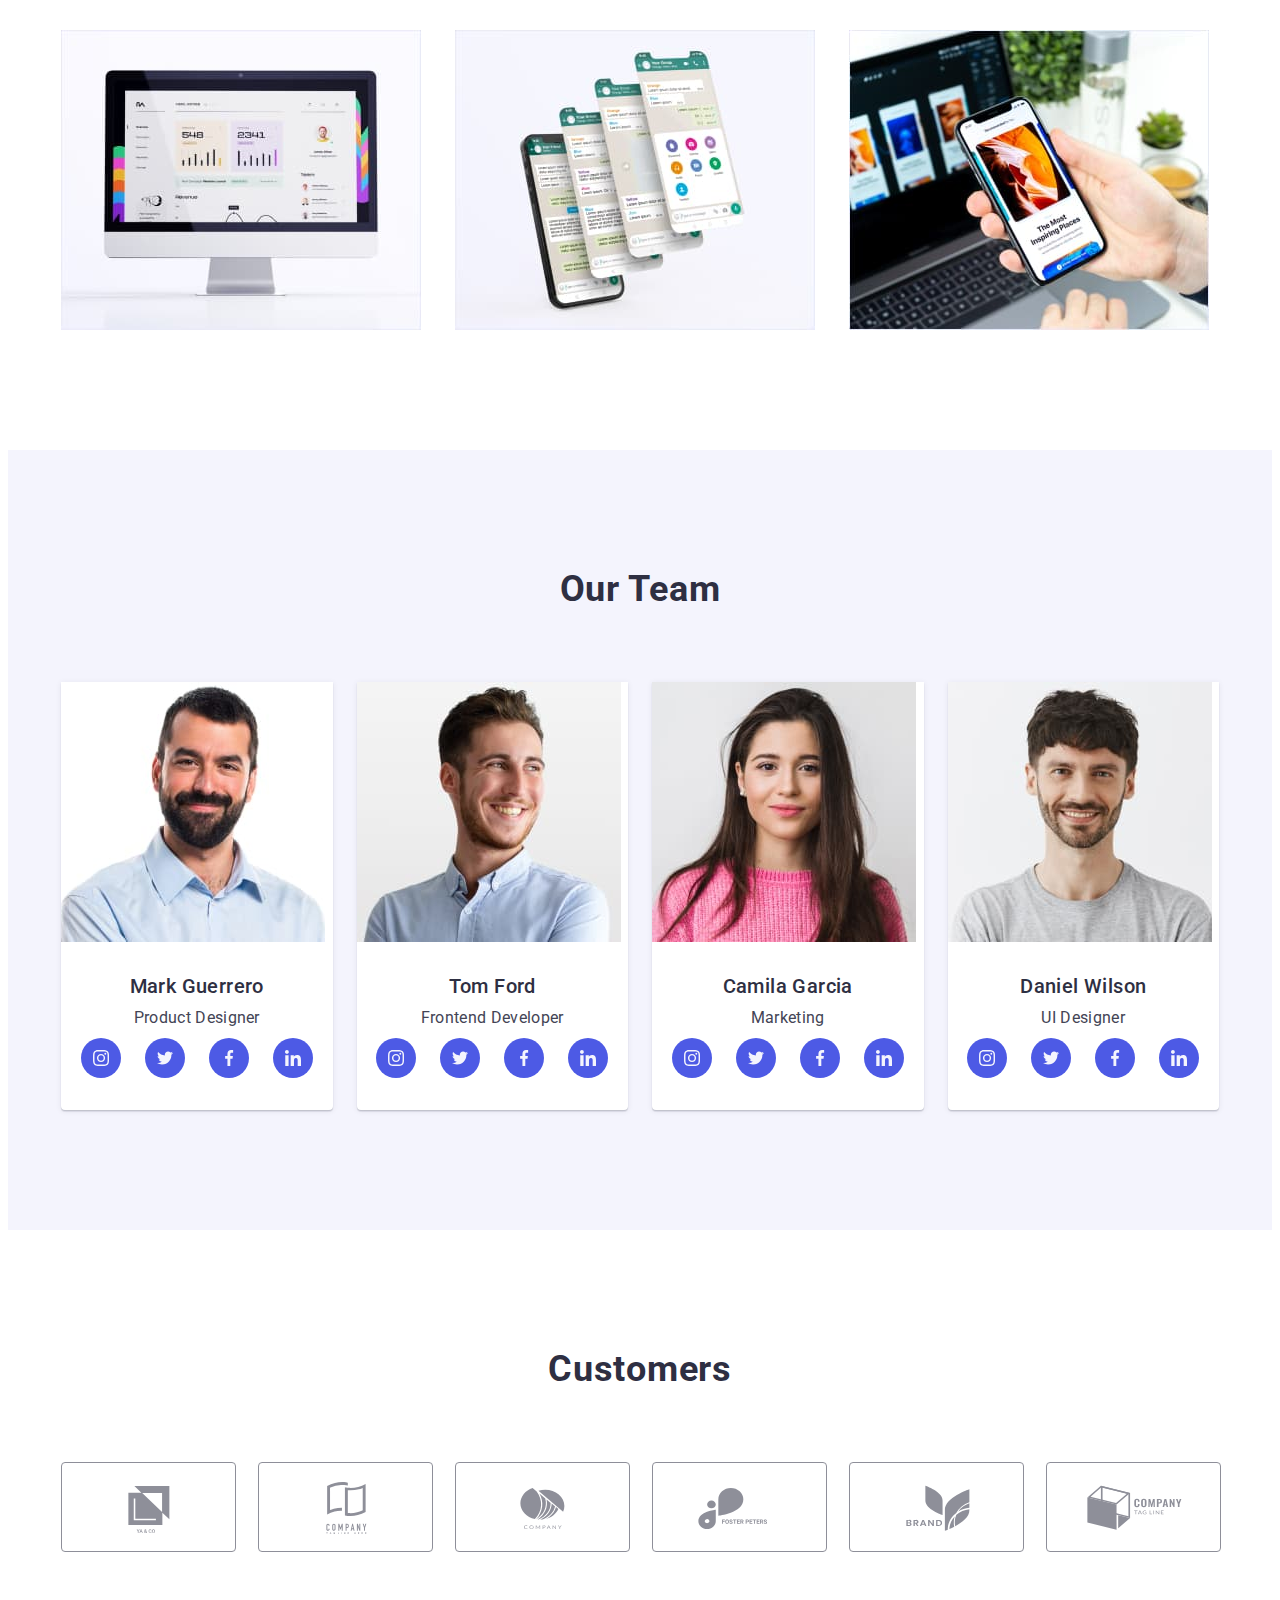
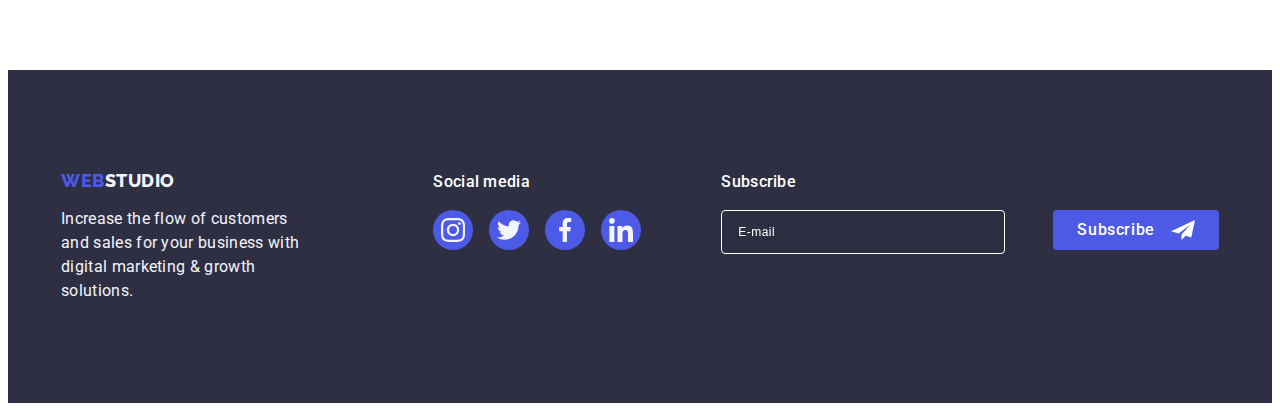
==== commit 7f2bc164: "доопрацювання 1" ====
--- a/index.html
+++ b/index.html
@@ -580,7 +580,11 @@
         <div class="footer-modal">
           <p class="footer-modal-paragraf">Subscribe</p>
           <form class="footer-form">
-            <label for="footer-email" aria-label="footer email">
+            <label
+              for="footer-email"
+              aria-label="footer email"
+              class="footer-label"
+            >
               <input
                 class="footer-input"
                 type="email"
@@ -590,7 +594,7 @@
               />
             </label>
             <button class="footer-btn" type="submit">
-              Subscribe<svg class="footer-btn-icon" width="24" height="20">
+              Subscribe<svg class="footer-btn-icon" width="24" height="24">
                 <use href="./images/icons.svg#icon-frame"></use>
               </svg>
             </button>
@@ -611,13 +615,15 @@
         <p class="modal-title">Leave your contacts and we will call you back</p>
         <form class="modal-form">
           <div class="modal-field">
-            <label class="modal-label" for="name">Name</label>
+            <label class="modal-label" for="user-name" id="user-name"
+              >Name</label
+            >
             <div class="input-wrap">
               <input
                 type="text"
                 class="modal-input"
                 name="user-name"
-                id="name"
+                id="user-name"
               />
               <svg class="input-icon" width="18" height="24">
                 <use href="./images/icons.svg#icon-person"></use>
@@ -625,7 +631,7 @@
             </div>
           </div>
           <div class="modal-field">
-            <label class="modal-label" for="phone">Phone</label>
+            <label class="modal-label" for="phone" id="phone">Phone</label>
             <div class="input-wrap">
               <input
                 type="tel"
@@ -639,7 +645,7 @@
             </div>
           </div>
           <div class="modal-field">
-            <label class="modal-label" for="email">Email</label>
+            <label class="modal-label" for="email" id="email">Email</label>
             <div class="input-wrap">
               <input
                 type="email"
@@ -653,27 +659,30 @@
             </div>
           </div>
           <div class="modal-field">
+            <label class="modal-label" for="user-comment" id="user-comment"
+              >Comment</label
+            >
             <textarea
-              name="modal-text"
+              name="user-comment"
               placeholder="Text input"
               class="modal-textarea"
+              id="user-comment"
             ></textarea>
           </div>
           <div class="modal-field">
             <input
               type="checkbox"
-              name="policy"
-              id="policy"
+              name="user-privacy"
+              id="user-privacy"
               class="input-check visually-hidden"
               value="true"
             />
-            <label for="policy" class="check-text"
-              ><span>
+            <label for="user-privacy" class="check-text">
+              <span class="user-privacy-text">
                 <svg class="check-icon" width="10" height="8">
-                  <use href="./images/icons.svg#icon-vector"></use>
-                </svg> </span
+                  <use href="./images/icons.svg#icon-vector"></use></svg></span
               >I accept the terms and conditions of the&nbsp;
-              <a href="">Privacy Policy</a>
+              <a class="user-privacy-accent" href="">Privacy Policy</a>
             </label>
           </div>
           <button class="modal-send-btn" type="submit">Send</button>
--- a/css/styles.css
+++ b/css/styles.css
@@ -684,7 +684,12 @@
 
 .footer-form {
   display: flex;
-}
+  gap: 24px;
+}
+
+.footer-label {
+}
+
 .footer-input {
   width: 264px;
   height: 40px;
@@ -694,6 +699,10 @@
   background-color: transparent;
   margin-right: 24px;
   padding-left: 16px;
+  font-size: 12px;
+  line-height: 1.5;
+  letter-spacing: 0.04em;
+  color: #ffffff;
 }
 
 .footer-input::placeholder {
@@ -707,26 +716,25 @@
 
 .footer-btn {
   display: flex;
-  justify-content: center;
-  align-items: center;
-  font-family: inherit;
-  font-weight: 500;
-  font-size: 16px;
-  line-height: 1.5;
-  letter-spacing: 0.04em;
-  padding: 8px 24px;
-  gap: 16px;
-  background: #4d5ae5;
-  color: #ffffff;
-  border-radius: 4px;
-  cursor: pointer;
-  border: none;
   height: 40px;
   min-width: 165px;
-  transition: background-color 250ms cubic-bezier(0.4, 0, 0.2, 1);
+  justify-content: center;
+  align-items: center;
+  font-family: inherit;
+  font-weight: 500;
+  font-size: 16px;
+  line-height: 1.5;
+  letter-spacing: 0.04em;
+  color: #ffffff;
+  cursor: pointer;
+  background-color: #4d5ae5;
+  border: none;
+  border-radius: 4px;
+  padding: 8px 24px;
 }
 
 .footer-btn-icon {
+  margin-left: 16px;
   fill: #ffffff;
 }
 
@@ -805,7 +813,7 @@
   text-align: center;
   font-weight: 500;
   font-size: 16px;
-  line-height: 1, 5;
+  line-height: 1.5;
   letter-spacing: 0.02em;
   color: #2e2f42;
   margin-bottom: 16px;
@@ -817,28 +825,29 @@
 }
 
 .modal-field {
-  margin-bottom: 26px;
+  margin-bottom: 8px;
 }
 
 .modal-label {
-  display: inline-block;
-  /* margin-bottom: 12px; */
+  display: block;
+  margin-bottom: 4px;
   font-size: 12px;
   line-height: 1.17;
   letter-spacing: 0.04em;
   color: #8e8f99;
 }
 
+.input-wrap {
+  position: relative;
+}
+
 .modal-input {
-  width: 360px;
+  width: 100%;
   height: 40px;
   border: 1px solid rgba(46, 47, 66, 0.4);
   border-radius: 4px;
   background-color: transparent;
-  /* margin-bottom: 26px; */
-  /* display: inline-block; */
   padding-left: 38px;
-  color: #2e2f42;
   transition: border-color 250ms cubic-bezier(0.4, 0, 0.2, 1),
     border-color 250ms cubic-bezier(0.4, 0, 0.2, 1);
   outline: transparent;
@@ -849,47 +858,52 @@
 }
 
 .modal-input:focus + .input-icon {
-  stroke: #4d5ae5;
-}
-
-.input-wrap {
-  position: relative;
+  fill: #4d5ae5;
 }
 
 .input-icon {
+  position: absolute;
   fill: transparent;
-  stroke: #2e2f42;
-  position: absolute;
   left: 16px;
   top: 50%;
   transform: translateY(-50%);
-  transition: stroke 250ms cubic-bezier(0.4, 0, 0.2, 1),
-    stroke 250ms cubic-bezier(0.4, 0, 0.2, 1);
-}
+  transition: fill 250ms cubic-bezier(0.4, 0, 0.2, 1),
+    fill 250ms cubic-bezier(0.4, 0, 0.2, 1);
+  fill: #2e2f42;
+}
+
+.input-icon:focus {
+  fill: #4d5ae5;
+}
+
+/* .modal-field-placeholder {
+  margin-bottom: 16px;
+} */
 
 .modal-textarea {
-  width: 360px;
+  width: 100%;
   height: 120px;
+  font-size: 12px;
+  line-height: 1.17;
+  letter-spacing: 0.04em;
+  color: rgba(46, 47, 66, 0.4);
   border: 1px solid rgba(46, 47, 66, 0.4);
   border-radius: 4px;
   background-color: transparent;
   padding: 8px 16px;
-  color: #2e2f42;
   outline: transparent;
   resize: none;
-}
-
-.modal-textarea::placeholder {
-  font-size: 12px;
-  line-height: 1.17;
-  letter-spacing: 0.04em;
-  color: rgba(46, 47, 66, 0.4);
+  transition: border-color 250ms cubic-bezier(0.4, 0, 0.2, 1);
+}
+
+.modal-textarea:focus {
+  border-color: #4d5ae5;
 }
 
 .input-check:checked + .check-text span {
-  background-color: #4d5ae5;
+  background-color: #404bbf;
   border: none;
-  fill: #ffffff;
+  fill: #f4f4fd;
 }
 
 .input-check:focus + .check-text span {
@@ -905,39 +919,42 @@
   display: flex;
 }
 
-.check-text span {
+.user-privacy-text {
   width: 16px;
   height: 16px;
   border: 1px solid rgba(46, 47, 66, 0.4);
   border-radius: 2px;
+  transition: background-color 250ms cubic-bezier(0.4, 0, 0.2, 1),
+    border 250ms cubic-bezier(0.4, 0, 0.2, 1),
+    fill 250ms cubic-bezier(0.4, 0, 0.2, 1);
   display: inline-flex;
   align-items: center;
   justify-content: center;
+  fill: transparent;
   margin-right: 8px;
-  fill: transparent;
-}
-
-.check-text a {
+}
+
+.user-privacy-accent {
   color: #4d5ae5;
-  text-decoration: underline;
-}
+}
+
 .modal-send-btn {
+  display: block;
+  min-width: 169px;
+  height: 56px;
   font-family: inherit;
   font-weight: 500;
   font-size: 16px;
   line-height: 1.5;
   letter-spacing: 0.04em;
   color: #ffffff;
+  cursor: pointer;
   background-color: #4d5ae5;
+  border: none;
   border-radius: 4px;
-  cursor: pointer;
-  display: block;
+  transition: background-color 250ms cubic-bezier(0.4, 0, 0.2, 1);
   margin: 0 auto;
   text-align: center;
-  height: 56px;
-  min-width: 169px;
-  border: none;
-  transition: background-color 250ms cubic-bezier(0.4, 0, 0.2, 1);
 }
 
 .modal-send-btn:hover,
